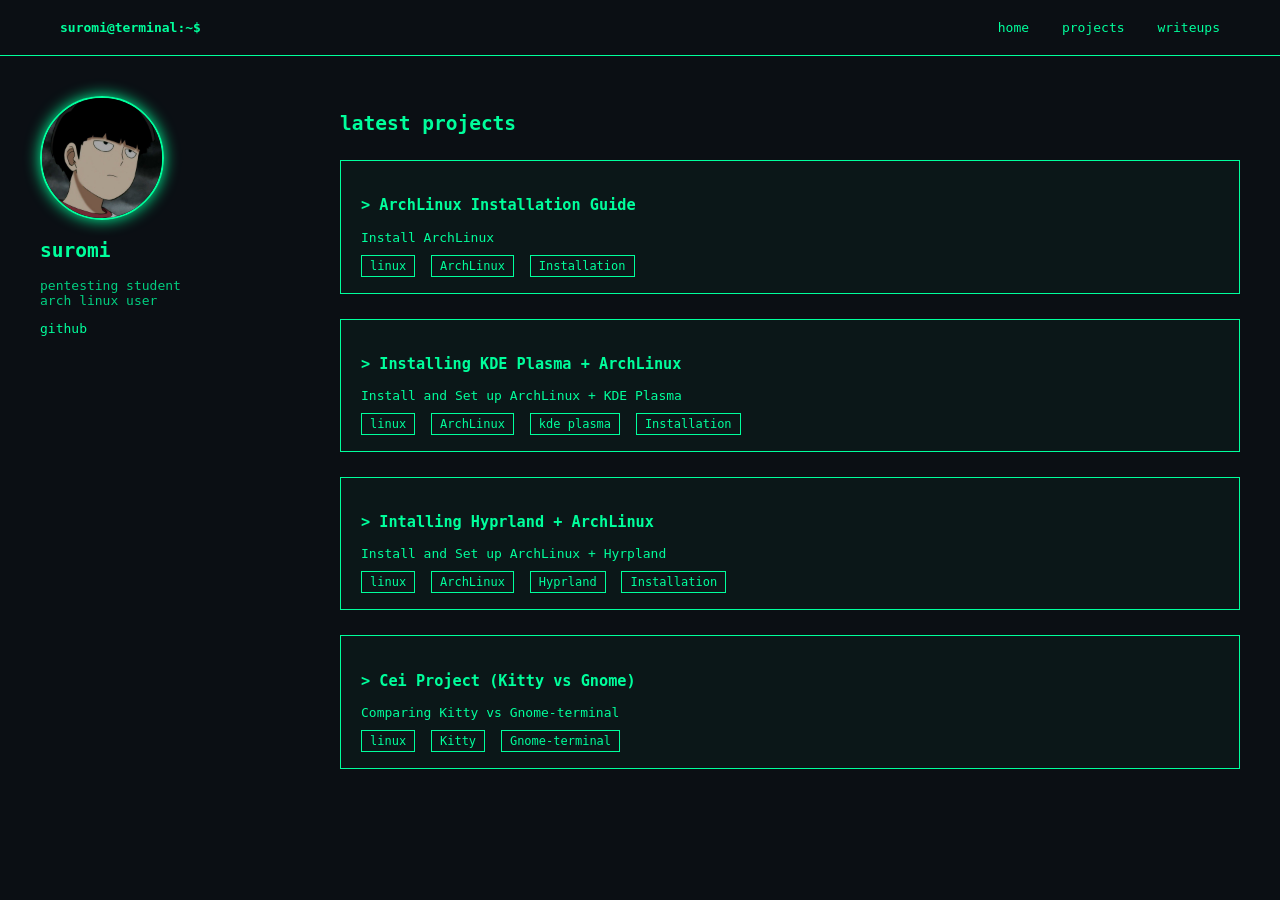
==== index.html @ 8aa35ae4 "New format v2" ====
<!DOCTYPE html>
<html>

<head>

<meta charset="UTF-8">
<title>suromi</title>
<link rel="stylesheet" href="files/style.css">
<link rel="icon" href="images/Designer_3.png" type="image/png">

</head>

<body>

<nav class="navbar">

<div class="logo">suromi@terminal:~$</div>

<div class="menu">

<a href="#">home</a>
<a href="#">projects</a>
<a href="#">writeups</a>

</div>

</nav>


<div class="container">


<aside class="sidebar">

<img src="images/profile.jpeg" class="profile">

<h2>suromi</h2>

<p class="bio">
pentesting student<br>
arch linux user<br>
</p>

<div class="social">

<a href="https://github.com/suromi-kiu">github</a>

</div>

</aside>



<main class="content">

<h2>latest projects</h2>

<a class="post" href="projects/ArchLinux_Installation/index.html">
<h3>> ArchLinux Installation Guide</h3>
<p>
Install ArchLinux
</p>
<div class="tags">
<span>linux</span>
<span>ArchLinux</span>
<span>Installation</span>
</div>
</a>

<a class="post" href="projects/kde_plasma_on_archlinux/index.html">
<h3>> Installing KDE Plasma + ArchLinux</h3>
<p>
Install and Set up ArchLinux + KDE Plasma
</p>
<div class="tags">
<span>linux</span>
<span>ArchLinux</span>
<span>kde plasma</span>
<span>Installation</span>
</div>
</a>

<a class="post" href="projects/ArchLinux_and_hyprland/index.html">
<h3>> Intalling Hyprland + ArchLinux</h3>
<p>
Install and Set up ArchLinux + Hyrpland
</p>
<div class="tags">
<span>linux</span>
<span>ArchLinux</span>
<span>Hyprland</span>
<span>Installation</span>
</div>
</a>

<a class="post" href="projects/kitty_vs_gnome/index.html">
<h3>> Cei Project (Kitty vs Gnome)</h3>
<p>
Comparing Kitty vs Gnome-terminal
</p>
<div class="tags">
<span>linux</span>
<span>Kitty</span>
<span>Gnome-terminal</span>
</div>
</a>



</main>

</div>

</body>

</html>
---- files/style.css ----
body{

background:#0b0f14;
color:#00ff9c;

font-family:monospace;

margin:0;

}

/* NAVBAR */

.navbar{

display:flex;

justify-content:space-between;

padding:20px 60px;

border-bottom:1px solid #00ff9c;

background:#0b0f14;

}

.logo{

font-weight:bold;

}

.menu a{

margin-left:25px;

text-decoration:none;

color:#00ff9c;

}

.menu a:hover{

text-shadow:0 0 10px #00ff9c;

}

/* LAYOUT */

.container{

display:flex;

max-width:1400px;

margin:auto;

padding:40px;

}

/* SIDEBAR */

.sidebar{

width:260px;

margin-right:40px;

}

.profile{

width:120px;

height:120px;

border-radius:50%;

border:2px solid #00ff9c;

box-shadow:0 0 15px #00ff9c;

}

.bio{

margin-top:10px;

opacity:0.8;

}

.social a{

display:block;

margin-top:10px;

color:#00ff9c;

text-decoration:none;

}


/* CONTENT */

.content{

flex:1;

}

.post{

display:block;

border:1px solid #00ff9c;

padding:20px;

margin-top:25px;

background:rgba(0,255,156,0.03);

color:#00ff9c;

text-decoration:none;

transition:0.25s;

cursor:pointer;

}

.post:hover{

box-shadow:
0 0 10px #00ff9c,
0 0 25px #00ff9c;

transform:translateY(-4px);

background:rgba(0,255,156,0.08);

}
.tags span{

border:1px solid #00ff9c;

padding:3px 8px;

margin-right:8px;

font-size:12px;

}


/* CONTENT */

.project-page{
max-width:900px;
margin:auto;
padding:40px;
line-height:1.6;
}

.preview{
width:100%;
margin-top:20px;
border:1px solid #00ff9c;
border-radius:8px;
overflow:hidden;
box-shadow:0 10px 30px rgba(0,0,0,0.6);
}

.github-btn{
display:inline-block;
margin-top:20px;
padding:10px 18px;
border:1px solid #00ff9c;
color:#00ff9c;
text-decoration:none;
border-radius:6px;
transition:all 0.25s ease;
}

.github-btn:hover{

background:#00ff9c;
color:black;
box-shadow: 0 0 10px #00ff9c;

}


/* -----------------copy button and code blocks----------------- */

.terminal-code{

background:#0b0f14;

border:1px solid #00ff9c;

border-radius:8px;

margin-top:25px;

overflow:hidden;

}

.terminal-header{

display:flex;

justify-content:space-between;

align-items:center;

background:#111821;

padding:8px 14px;

font-size:13px;

border-bottom:1px solid #00ff9c;

}

.copy-btn{

background:transparent;

border:1px solid #00ff9c;

color:#00ff9c;

padding:3px 8px;

cursor:pointer;

font-family:monospace;

}

.copy-btn:hover{

background:#00ff9c;

color:black;

}

.terminal-code pre{

margin:0;

padding:18px;

color:#00ff9c;

font-family:monospace;

overflow-x:auto;

}

/* -------------PDF Viewer Style----------------*/

.linux-window{
    width:100%;
    max-width:1000px;
    margin:40px auto;
    border-radius:10px;
    overflow:hidden;
    box-shadow:0 15px 40px rgba(0,0,0,0.7);
    background:#0d1117;
}

/* header bar */

.window-header{
    display:flex;
    align-items:center;
    padding:10px 14px;
    background:#161b22;
    border-bottom:1px solid #30363d;
    font-family:monospace;
}

/* buttons */

.window-buttons{
    display:flex;
    gap:8px;
    margin-right:15px;
}

.btn{
    width:12px;
    height:12px;
    border-radius:50%;
}

.red{
    background:#ff5f56;
}

.yellow{
    background:#ffbd2e;
}

.green{
    background:#27c93f;
}

/* title */

.window-title{
    color:#8b949e;
    font-size:14px;
}

/* iframe */

.linux-window iframe{
    width:100%;
    height:700px;
    border:none;
    background:white;
}

.linux-window{
    transition:transform 0.2s ease;
}

.linux-window:hover{
    transform:translateY(-4px);
}

/*-----------------Image Style-------------------*/

/* container */

.preview-block{
    margin-top:30px;
}

/* linux window */

.image-window{
    border-radius:10px;
    overflow:hidden;
    box-shadow:0 15px 40px rgba(0,0,0,0.6);
}

/* top bar */

.window-bar{
    display:flex;
    align-items:center;
    background:#1f2933;
    padding:10px 14px;
    font-family:monospace;
}

/* buttons */

.window-buttons{
    display:flex;
    gap:8px;
    margin-right:14px;
}

.window-buttons span{
    width:12px;
    height:12px;
    border-radius:50%;
    display:inline-block;
}

.red{ background:#ff5f56; }
.yellow{ background:#ffbd2e; }
.green{ background:#27c93f; }

/* title */

.window-title{
    color:#c9d1d9;
    font-size:14px;
}

/* image preview */

.preview-img{
    width:100%;
    display:block;
    border-top:1px solid #00ff9c;
    cursor:pointer;
    transition:transform 0.25s ease, box-shadow 0.25s ease;
}

.preview-img:hover{
    transform:scale(1.02);
    box-shadow:0 10px 30px rgba(0,255,156,0.2);
}

/* fullscreen viewer */

#image-viewer{
    position:fixed;
    top:0;
    left:0;
    width:100%;
    height:100%;
    background:rgba(0,0,0,0.9);
    display:none;
    justify-content:center;
    align-items:center;
    z-index:999;
}

#fullscreen-img{
    max-width:90%;
    max-height:90%;
    border:2px solid #00ff9c;
    border-radius:10px;
}

/* Table Style */

.hacker-table{
    margin: 40px auto;
    border-collapse: collapse;
    width: 70%;
    box-shadow: 0 0 15px #00ff00;
}

.hacker-table th,
.hacker-table td{
    border: 1px solid #00ff00;
    padding: 12px;
}

.hacker-table th{
    background: #001100;
    text-shadow: 0 0 5px #00ff00;
}

.hacker-table tr:nth-child(even){
    background: #000d00;
}

.hacker-table tr:hover{
    background: #003300;
    box-shadow: 0 0 10px #00ff00 inset;
}
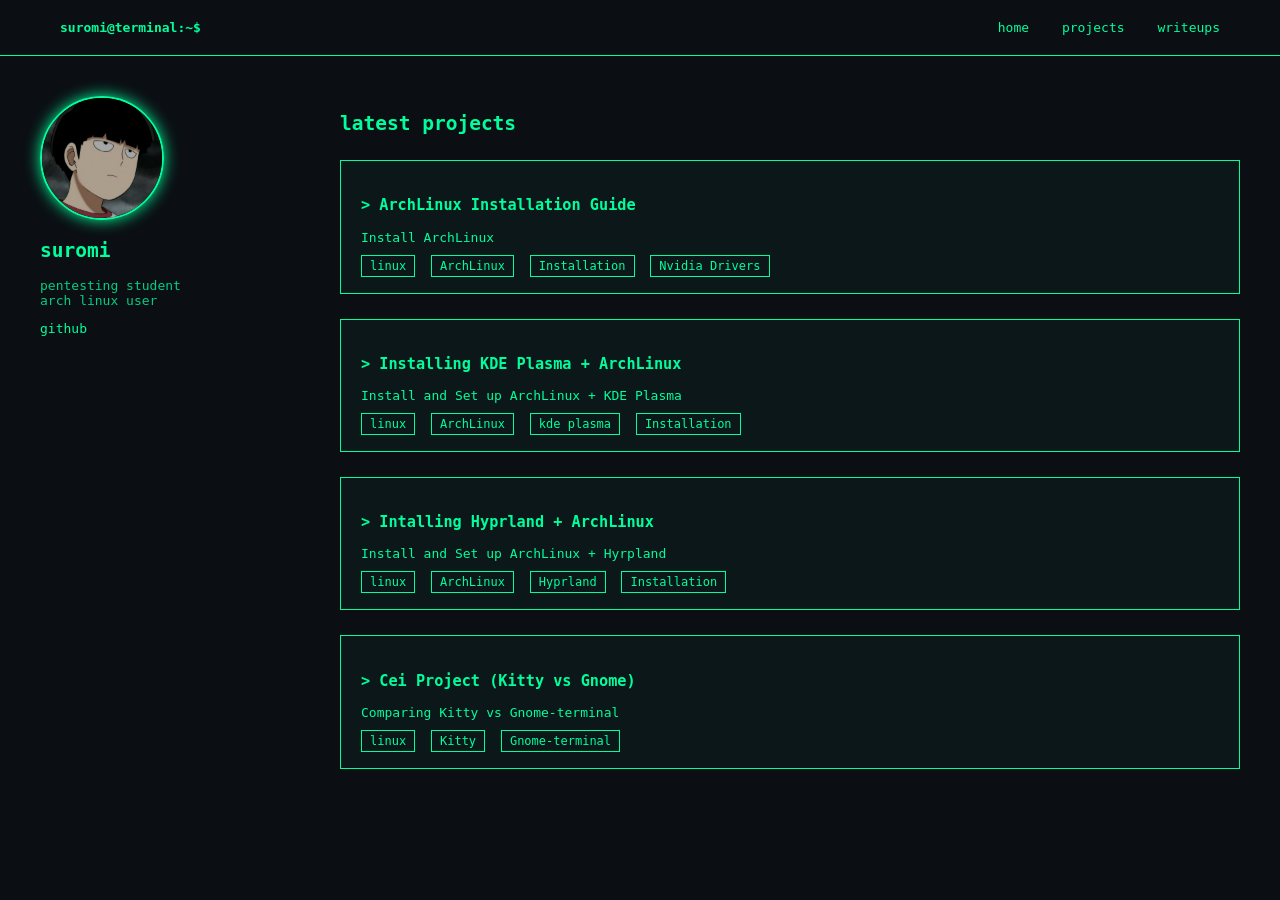
==== commit 64640978: "ArchLinux Installation Finished V1" ====
--- a/index.html
+++ b/index.html
@@ -64,6 +64,7 @@
 <span>linux</span>
 <span>ArchLinux</span>
 <span>Installation</span>
+<span>Nvidia Drivers</span>
 </div>
 </a>
 
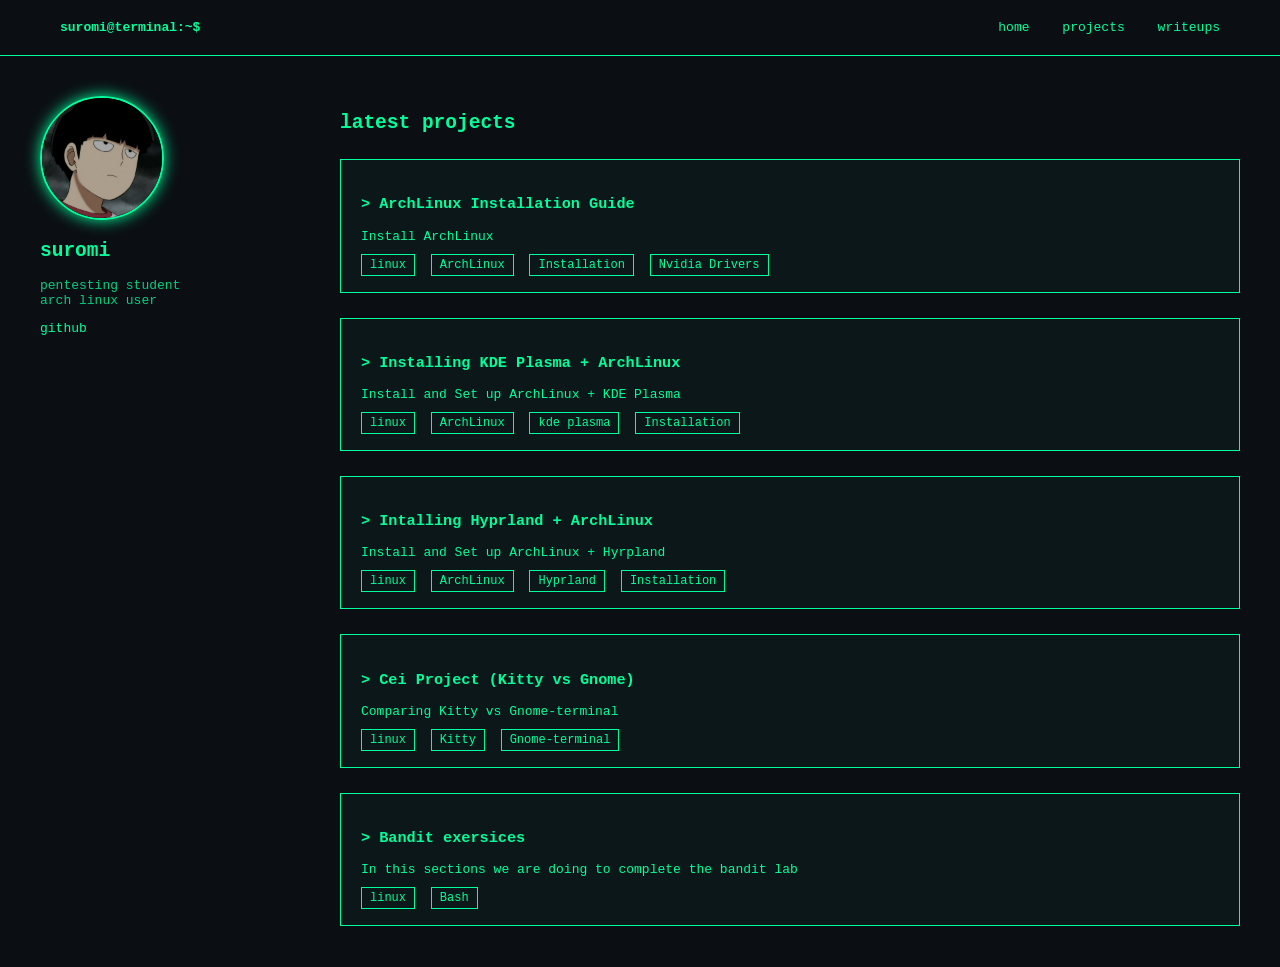
==== commit f1689a0f: "bandit_games V1" ====
--- a/index.html
+++ b/index.html
@@ -106,7 +106,16 @@
 </div>
 </a>
 
-
+<a class="post" href="projects/bandit_lab/index.html">
+<h3>> Bandit exersices</h3>
+<p>
+In this sections we are doing to complete the bandit lab
+</p>
+<div class="tags">
+<span>linux</span>
+<span>Bash</span>
+</div>
+</a>
 
 </main>
 
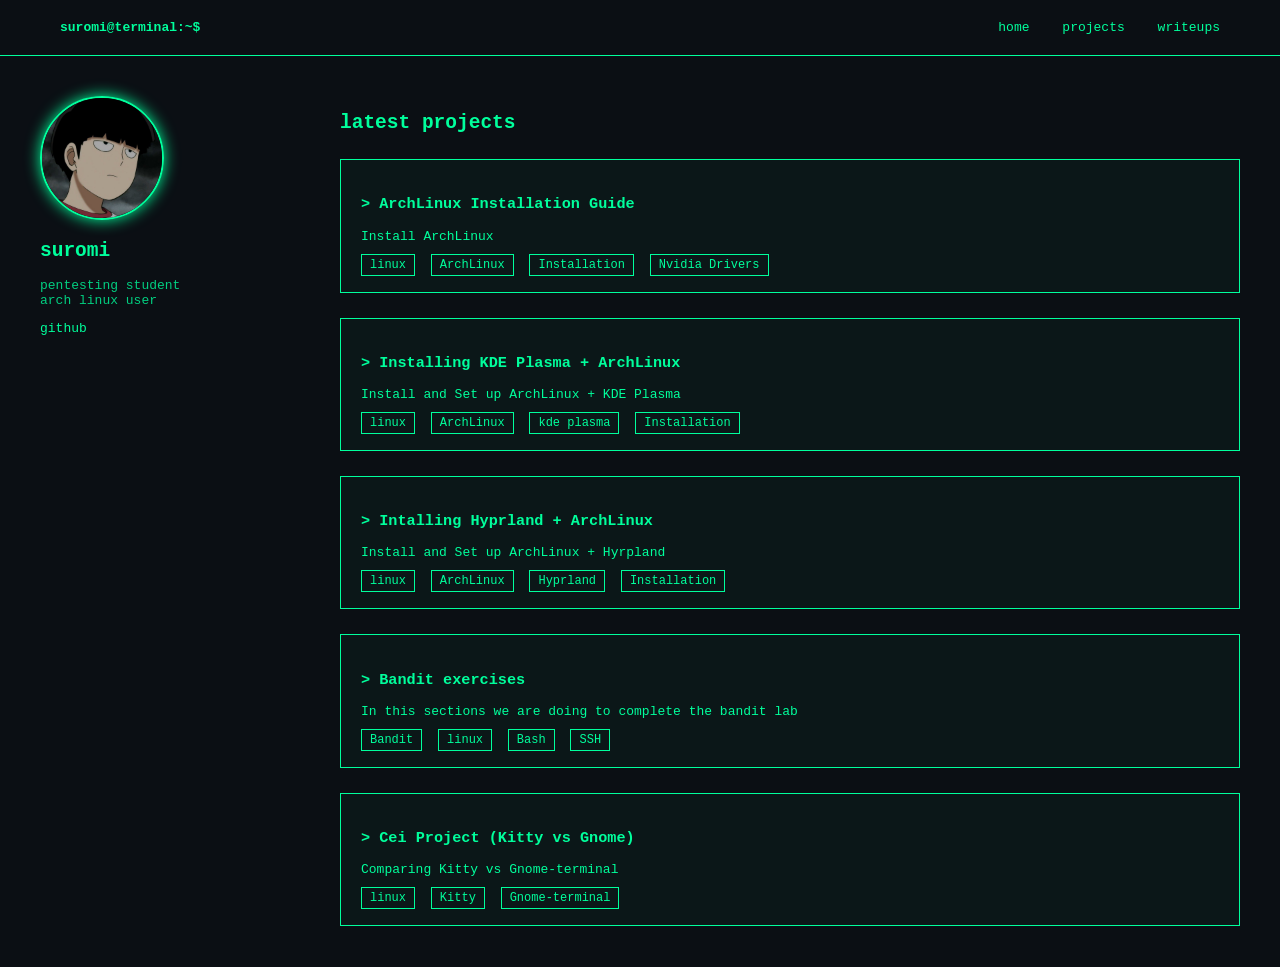
==== commit b323789a: "bandit_games V2" ====
--- a/index.html
+++ b/index.html
@@ -94,6 +94,19 @@
 </div>
 </a>
 
+<a class="post" href="projects/bandit_lab/index.html">
+<h3>> Bandit exercises</h3>
+<p>
+In this sections we are doing to complete the bandit lab
+</p>
+<div class="tags">
+<span>Bandit</span>
+<span>linux</span>
+<span>Bash</span>
+<span>SSH</span>
+</div>
+</a>
+
 <a class="post" href="projects/kitty_vs_gnome/index.html">
 <h3>> Cei Project (Kitty vs Gnome)</h3>
 <p>
@@ -106,21 +119,8 @@
 </div>
 </a>
 
-<a class="post" href="projects/bandit_lab/index.html">
-<h3>> Bandit exersices</h3>
-<p>
-In this sections we are doing to complete the bandit lab
-</p>
-<div class="tags">
-<span>linux</span>
-<span>Bash</span>
-</div>
-</a>
 
 </main>
-
 </div>
-
 </body>
-
 </html>
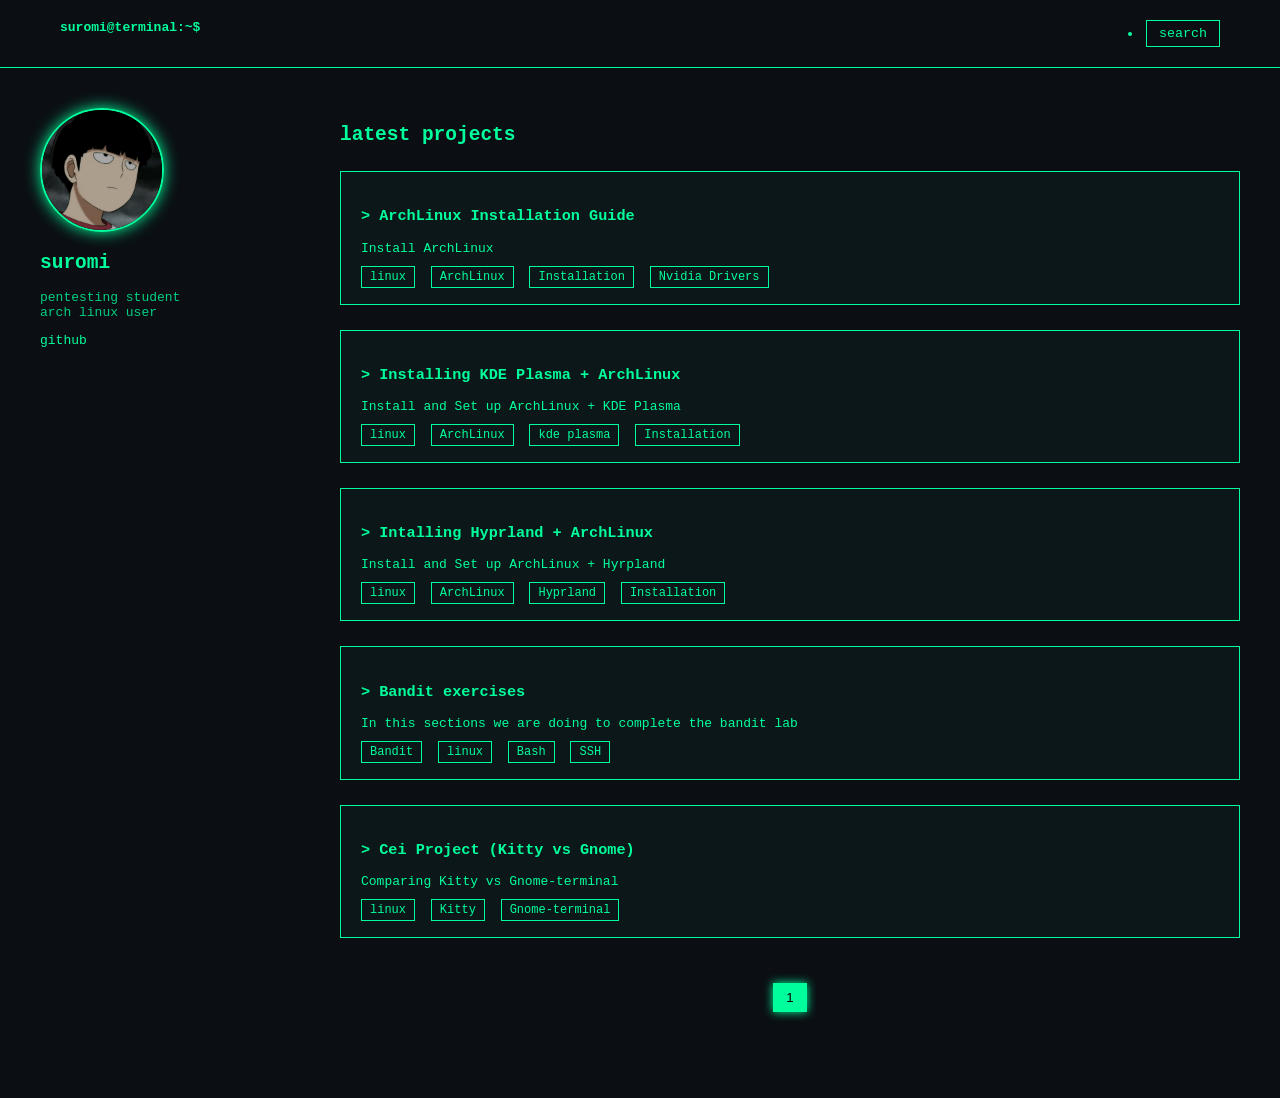
==== commit f5d06354: "adding navbar changes, scroll changes, adding script.js, changing index.html" ====
--- a/index.html
+++ b/index.html
@@ -1,65 +1,55 @@
 <!DOCTYPE html>
 <html>
-
 <head>
-
 <meta charset="UTF-8">
 <title>suromi</title>
 <link rel="stylesheet" href="files/style.css">
 <link rel="icon" href="images/Designer_3.png" type="image/png">
-
 </head>
 
 <body>
 
+<!-- NAVBAR -->
 <nav class="navbar">
-
-<div class="logo">suromi@terminal:~$</div>
-
-<div class="menu">
-
-<a href="#">home</a>
-<a href="#">projects</a>
-<a href="#">writeups</a>
-
-</div>
-
+  <div class="logo">suromi@terminal:~$</div>
+  <div class="menu">
+    <li><button id="searchBtn">search</button></li>
+  </div>
 </nav>
 
+<!-- SEARCH PANEL -->
+<div id="searchPanel" class="search-panel hidden">
+  <input type="text" id="searchInput" placeholder="search projects...">
+  <div id="tagFilters" class="tag-filters"></div>
+</div>
 
 <div class="container">
 
+<!-- SIDEBAR -->
+<aside class="sidebar">
+  <img src="images/profile.jpeg" class="profile">
+  <h2>suromi</h2>
 
-<aside class="sidebar">
+  <p class="bio">
+    pentesting student<br>
+    arch linux user<br>
+  </p>
 
-<img src="images/profile.jpeg" class="profile">
-
-<h2>suromi</h2>
-
-<p class="bio">
-pentesting student<br>
-arch linux user<br>
-</p>
-
-<div class="social">
-
-<a href="https://github.com/suromi-kiu">github</a>
-
-</div>
-
+  <div class="social">
+    <a href="https://github.com/suromi-kiu">github</a>
+  </div>
 </aside>
 
+<!-- MAIN -->
+<main class="content">
+<h2>latest projects</h2>
 
-
-<main class="content">
-
-<h2>latest projects</h2>
+<!-- WRAPPER FOR PAGINATION -->
+<div id="postsContainer">
 
 <a class="post" href="projects/ArchLinux_Installation/index.html">
 <h3>> ArchLinux Installation Guide</h3>
-<p>
-Install ArchLinux
-</p>
+<p>Install ArchLinux</p>
 <div class="tags">
 <span>linux</span>
 <span>ArchLinux</span>
@@ -70,9 +60,7 @@
 
 <a class="post" href="projects/kde_plasma_on_archlinux/index.html">
 <h3>> Installing KDE Plasma + ArchLinux</h3>
-<p>
-Install and Set up ArchLinux + KDE Plasma
-</p>
+<p>Install and Set up ArchLinux + KDE Plasma</p>
 <div class="tags">
 <span>linux</span>
 <span>ArchLinux</span>
@@ -83,9 +71,7 @@
 
 <a class="post" href="projects/ArchLinux_and_hyprland/index.html">
 <h3>> Intalling Hyprland + ArchLinux</h3>
-<p>
-Install and Set up ArchLinux + Hyrpland
-</p>
+<p>Install and Set up ArchLinux + Hyrpland</p>
 <div class="tags">
 <span>linux</span>
 <span>ArchLinux</span>
@@ -96,9 +82,7 @@
 
 <a class="post" href="projects/bandit_lab/index.html">
 <h3>> Bandit exercises</h3>
-<p>
-In this sections we are doing to complete the bandit lab
-</p>
+<p>In this sections we are doing to complete the bandit lab</p>
 <div class="tags">
 <span>Bandit</span>
 <span>linux</span>
@@ -109,9 +93,7 @@
 
 <a class="post" href="projects/kitty_vs_gnome/index.html">
 <h3>> Cei Project (Kitty vs Gnome)</h3>
-<p>
-Comparing Kitty vs Gnome-terminal
-</p>
+<p>Comparing Kitty vs Gnome-terminal</p>
 <div class="tags">
 <span>linux</span>
 <span>Kitty</span>
@@ -119,8 +101,16 @@
 </div>
 </a>
 
+</div>
+
+<!-- PAGINATION -->
+<div id="pagination"></div>
 
 </main>
 </div>
+
+<!-- JS -->
+<script src="files/script.js"></script>
+
 </body>
 </html>
--- a/files/style.css
+++ b/files/style.css
@@ -460,3 +460,238 @@
     background: #003300;
     box-shadow: 0 0 10px #00ff00 inset;
 }
+
+
+/* -------------------- Projects index Sections -------------------- */
+.toc {
+  border: 1px solid #00ffcc;
+  padding: 15px;
+  margin: 30px 0;
+  background-color: rgba(0, 20, 20, 0.5);
+  box-shadow: 0 0 10px #00ffcc33;
+}
+
+.toc p {
+  margin-bottom: 10px;
+  color: #00ffcc;
+}
+
+/* estructura tipo árbol */
+.toc ul {
+  list-style: none;
+  padding-left: 15px;
+  border-left: 1px solid #00ffcc55;
+}
+
+/* separación + posicion para el ">" */
+.toc li {
+  margin: 8px 0;
+  position: relative;
+  padding-left: 10px;
+}
+
+/* símbolo tipo terminal */
+.toc li::before {
+  content: ">";
+  position: absolute;
+  left: -10px;
+  color: #00ffaa;
+}
+
+/* links */
+.toc a {
+  color: #00ffcc;
+  text-decoration: none;
+  transition: all 0.2s ease;
+}
+
+/* hover con glow + glitch leve */
+.toc a:hover {
+  text-shadow: 0 0 5px #00ffcc;
+  animation: glitch 0.3s infinite;
+}
+
+/* sección activa */
+.toc a.active {
+  background-color: #00ffcc;
+  color: black;
+  padding: 2px 6px;
+}
+
+/* soft glitch */
+@keyframes glitch {
+  0% {
+    text-shadow: 0 0 5px #00ffcc;
+  }
+  25% {
+    text-shadow: 1px 0 #00ffcc, -1px 0 #00ffaa;
+  }
+  50% {
+    text-shadow: -1px 0 #00ffcc, 1px 0 #00ffaa;
+  }
+  75% {
+    text-shadow: 1px 0 #00ffaa, -1px 0 #00ffcc;
+  }
+  100% {
+    text-shadow: 0 0 5px #00ffcc;
+  }
+}
+
+/* ========================= */
+/* SEARCH SYSTEM */
+/* ========================= */
+
+#searchBtn {
+  background: transparent;
+  border: 1px solid #00ff9c;
+  color: #00ff9c;
+  padding: 5px 12px;
+  cursor: pointer;
+  font-family: monospace;
+  transition: 0.2s;
+}
+
+#searchBtn:hover {
+  box-shadow: 0 0 10px #00ff9c;
+  text-shadow: 0 0 5px #00ff9c;
+}
+
+/* panel */
+.search-panel {
+  border-bottom: 1px solid #00ff9c;
+  padding: 15px 60px;
+  background: rgba(0, 15, 15, 0.9);
+  animation: fadeIn 0.25s ease;
+}
+
+/* hide */
+.hidden {
+  display: none;
+}
+
+/* input */
+#searchInput {
+  width: 100%;
+  padding: 10px;
+  background: #0b0f14;
+  border: 1px solid #00ff9c;
+  color: #00ff9c;
+  margin-bottom: 10px;
+  font-family: monospace;
+}
+
+#searchInput:focus {
+  outline: none;
+  box-shadow: 0 0 10px #00ff9c;
+}
+
+/* ========================= */
+/* TAG FILTERS */
+/* ========================= */
+
+.tag-filters {
+  display: flex;
+  flex-wrap: wrap;
+}
+
+.tag-filters span {
+  border: 1px solid #00ff9c;
+  padding: 4px 10px;
+  margin: 5px;
+  font-size: 12px;
+  cursor: pointer;
+  transition: 0.2s;
+}
+
+.tag-filters span:hover {
+  background: #00ff9c;
+  color: black;
+  box-shadow: 0 0 10px #00ff9c;
+}
+
+.tag-filters span.active {
+  background: #00ff9c;
+  color: black;
+  box-shadow: 0 0 15px #00ff9c;
+}
+
+/* ========================= */
+/* PAGINATION */
+/* ========================= */
+
+#pagination {
+  text-align: center;
+  margin: 40px 0;
+}
+
+#pagination button {
+  margin: 5px;
+  padding: 6px 12px;
+  background: transparent;
+  border: 1px solid #00ff9c;
+  color: #00ff9c;
+  cursor: pointer;
+  transition: 0.2s;
+}
+
+#pagination button:hover {
+  box-shadow: 0 0 10px #00ff9c;
+}
+
+#pagination button.active {
+  background: #00ff9c;
+  color: black;
+  box-shadow: 0 0 10px #00ff9c;
+}
+
+/* ========================= */
+/* STICKY ELEMENTS */
+/* ========================= */
+
+.navbar {
+  position: sticky;
+  top: 0;
+  z-index: 1000;
+}
+
+.sidebar {
+  position: sticky;
+  top: 100px;
+}
+
+/* ========================= */
+/* SCROLLBAR */
+/* ========================= */
+
+::-webkit-scrollbar {
+  width: 10px;
+}
+
+::-webkit-scrollbar-track {
+  background: #0b0f14;
+}
+
+::-webkit-scrollbar-thumb {
+  background: #00ff9c;
+  border-radius: 6px;
+  box-shadow: 0 0 10px #00ff9c;
+}
+
+::-webkit-scrollbar-thumb:hover {
+  box-shadow: 0 0 20px #00ff9c;
+}
+
+/* ========================= */
+/* SOFT ANIMATION */
+/* ========================= */
+
+@keyframes fadeIn {
+  from {
+    opacity: 0;
+    transform: translateY(-5px);
+  }
+  to {
+    opacity: 1;
+    transform: translateY(0);
+  }
+}
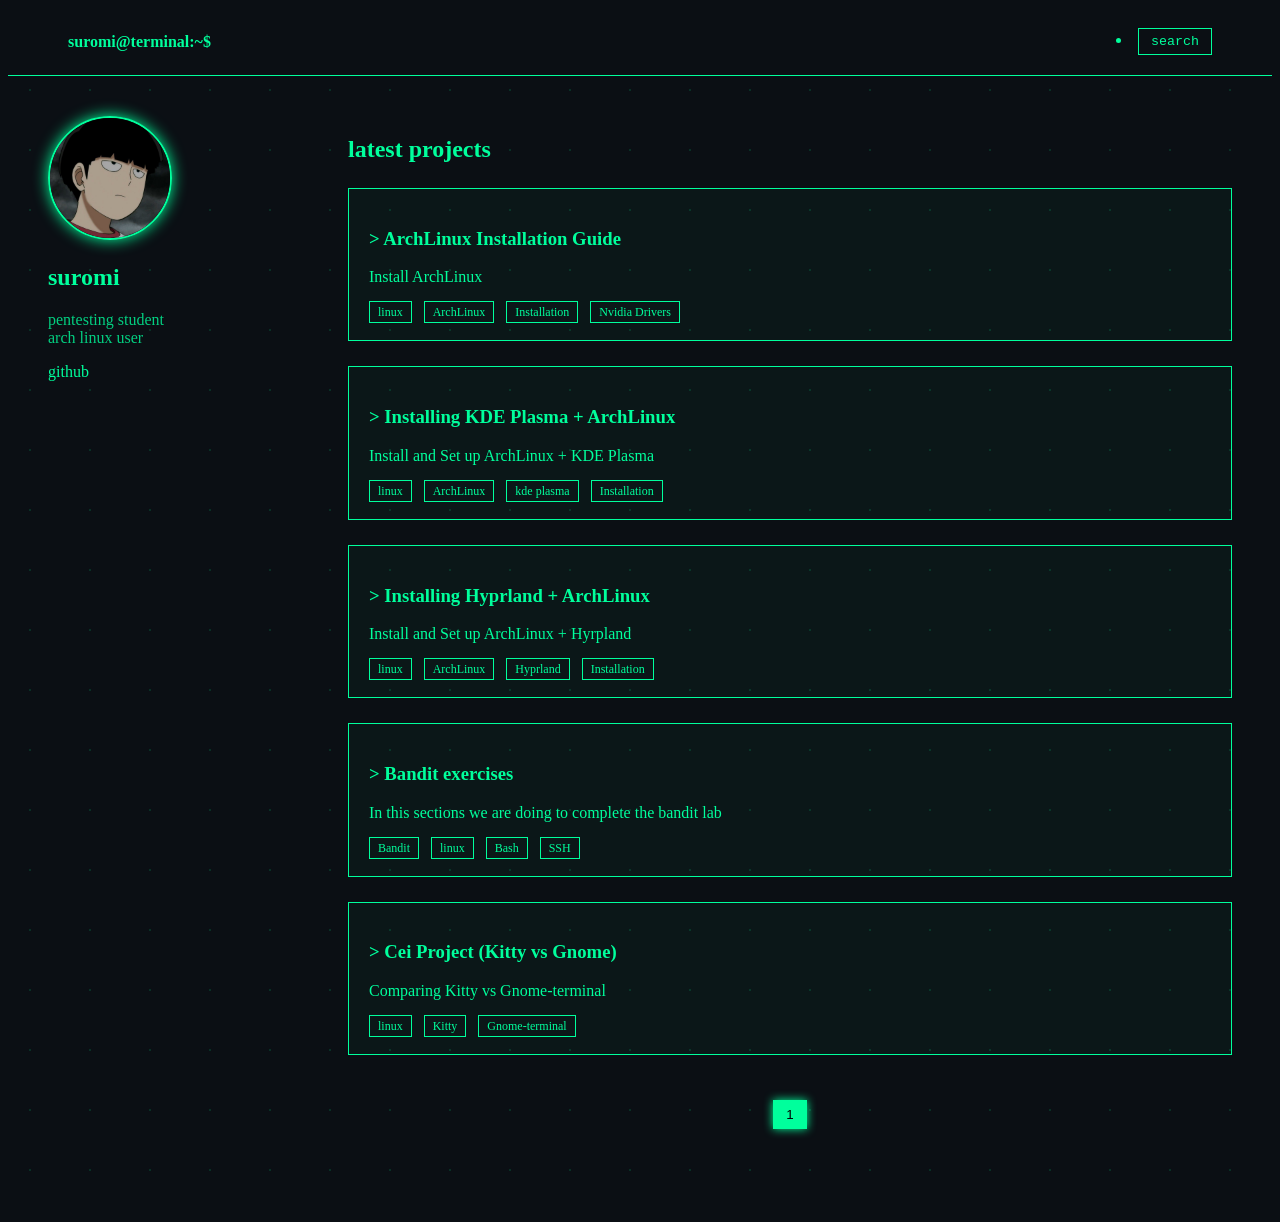
==== commit b4d061f6: "installing modified" ====
--- a/index.html
+++ b/index.html
@@ -70,7 +70,7 @@
 </a>
 
 <a class="post" href="projects/ArchLinux_and_hyprland/index.html">
-<h3>> Intalling Hyprland + ArchLinux</h3>
+<h3>> Installing Hyprland + ArchLinux</h3>
 <p>Install and Set up ArchLinux + Hyrpland</p>
 <div class="tags">
 <span>linux</span>
--- a/files/style.css
+++ b/files/style.css
@@ -1,73 +1,69 @@
-body{
-
-background:#0b0f14;
+body {
+  color: #00ff9c;
+  background-color: #0b0f14;
+  background-image:
+    radial-gradient(#00ff9c22 1px, transparent 1px);
+  background-size: 60px 60px;
+  animation: moveStars 60s linear infinite;
+}
+
+@keyframes moveStars {
+  from { background-position: 0 0; }
+  to { background-position: 1000px 1000px; }
+}
+
+p,span,li {
+  color: #00ff9c;
+}
+
+h1. h2. h3, h4{
+  color: #00ff9c;
+}
+
+a {
+  color: #00ffcc;
+  text-decoration: none;
+  transition: 0.2s;
+}
+
+a:hover {
+  color: #00ff9c;
+  text-shadow: 0 0 8px #00ff9c;
+}
+
+.logo{
+
+font-weight:bold;
+
+}
+
+.menu a{
+
+margin-left:25px;
+
+text-decoration:none;
+
 color:#00ff9c;
 
-font-family:monospace;
-
-margin:0;
-
-}
-
-/* NAVBAR */
-
-.navbar{
+}
+
+.menu a:hover{
+
+text-shadow:0 0 10px #00ff9c;
+
+}
+
+/* LAYOUT */
+
+.container{
 
 display:flex;
 
-justify-content:space-between;
-
-padding:20px 60px;
-
-border-bottom:1px solid #00ff9c;
-
-background:#0b0f14;
-
-}
-
-.logo{
-
-font-weight:bold;
-
-}
-
-.menu a{
-
-margin-left:25px;
-
-text-decoration:none;
-
-color:#00ff9c;
-
-}
-
-.menu a:hover{
-
-text-shadow:0 0 10px #00ff9c;
-
-}
-
-/* LAYOUT */
-
-.container{
-
-display:flex;
-
 max-width:1400px;
 
 margin:auto;
 
 padding:40px;
-
-}
-
-/* SIDEBAR */
-
-.sidebar{
-
-width:260px;
-
-margin-right:40px;
 
 }
 
@@ -198,76 +194,79 @@
 }
 
 
-/* -----------------copy button and code blocks----------------- */
+/* -----------------copy button and code blocks modded 9/04/2024----------------- */
 
 .terminal-code{
-
-background:#0b0f14;
-
-border:1px solid #00ff9c;
-
-border-radius:8px;
-
-margin-top:25px;
-
-overflow:hidden;
-
+  background:#0b0f14;
+  border:1px solid #00ff9c;
+  border-radius:8px;
+  margin-top:25px;
+  overflow:hidden;
+  box-shadow: 0 0 10px rgba(0,255,156,0.2);
+}
+
+/* minimalist bar */
+.terminal-code::after{
+  content:"";
+  display:block;
+  height:3px; /* thin bar */
+  background:#00ff9c;
+  opacity:0.8;
 }
 
 .terminal-header{
-
-display:flex;
-
-justify-content:space-between;
-
-align-items:center;
-
-background:#111821;
-
-padding:8px 14px;
-
-font-size:13px;
-
-border-bottom:1px solid #00ff9c;
-
+  display:flex;
+  justify-content:space-between;
+  align-items:center;
+  background:#111821;
+  padding:6px 12px;
+  font-size:12px;
+  border-bottom:1px solid rgba(0,255,156,0.4);
 }
 
 .copy-btn{
-
-background:transparent;
-
-border:1px solid #00ff9c;
-
-color:#00ff9c;
-
-padding:3px 8px;
-
-cursor:pointer;
-
-font-family:monospace;
-
+  background:transparent;
+  border:1px solid #00ff9c;
+  color:#00ff9c;
+  padding:2px 6px;
+  font-size:11px;
+  cursor:pointer;
+  font-family:monospace;
 }
 
 .copy-btn:hover{
-
-background:#00ff9c;
-
-color:black;
-
+  background:#00ff9c;
+  color:black;
 }
 
 .terminal-code pre{
-
-margin:0;
-
-padding:18px;
-
-color:#00ff9c;
-
-font-family:monospace;
-
-overflow-x:auto;
-
+  margin:0;
+  padding:18px;
+  color:#00ff9c;
+  font-family:monospace;
+  overflow-x:auto;
+}
+
+/* ========================= */
+/* SCROLLBAR TERMINAL */
+/* ========================= */
+
+.terminal-code pre::-webkit-scrollbar {
+  height: 6px; /* 👈 más pequeña */
+}
+
+.terminal-code pre::-webkit-scrollbar-track {
+  background: transparent;
+}
+
+.terminal-code pre::-webkit-scrollbar-thumb {
+  background: #00ff9c;
+  border-radius: 10px;
+  box-shadow: 0 0 8px #00ff9c;
+}
+
+.terminal-code pre::-webkit-scrollbar-thumb:hover {
+  box-shadow: 0 0 15px #00ff9c;
 }
 
 /* -------------PDF Viewer Style----------------*/
@@ -537,6 +536,7 @@
   }
 }
 
+/* -------------------- added 09/04/2026 -------------------- */
 /* ========================= */
 /* SEARCH SYSTEM */
 /* ========================= */
@@ -648,15 +648,31 @@
 /* STICKY ELEMENTS */
 /* ========================= */
 
+.navbar, .logo, .menu a {
+  color: #00ff9c;
+}
+
 .navbar {
-  position: sticky;
-  top: 0;
-  z-index: 1000;
+  display:flex;
+  justify-content:space-between;
+  align-items:center;
+
+  padding:20px 60px;
+
+  border-bottom:1px solid #00ff9c;
+  background:#0b0f14;
+
+  position:sticky;
+  top:0;
+  z-index:1000;
 }
 
 .sidebar {
-  position: sticky;
-  top: 100px;
+  width:260px;
+  margin-right:40px;
+
+  position:sticky;
+  top:100px;
 }
 
 /* ========================= */
@@ -695,3 +711,21 @@
     transform: translateY(0);
   }
 }
+
+/* ========================= */
+/* GLITCHED TAGS */
+/* ========================= */
+.tags span.highlight {
+  background: #00ff9c;
+  color: black;
+  animation: glowBlink 0.8s infinite alternate;
+}
+/* animation */
+@keyframes glowBlink {
+  0% {
+    box-shadow: 0 0 5px #00ff9c;
+  }
+  100% {
+    box-shadow: 0 0 20px #00ff9c;
+  }
+}
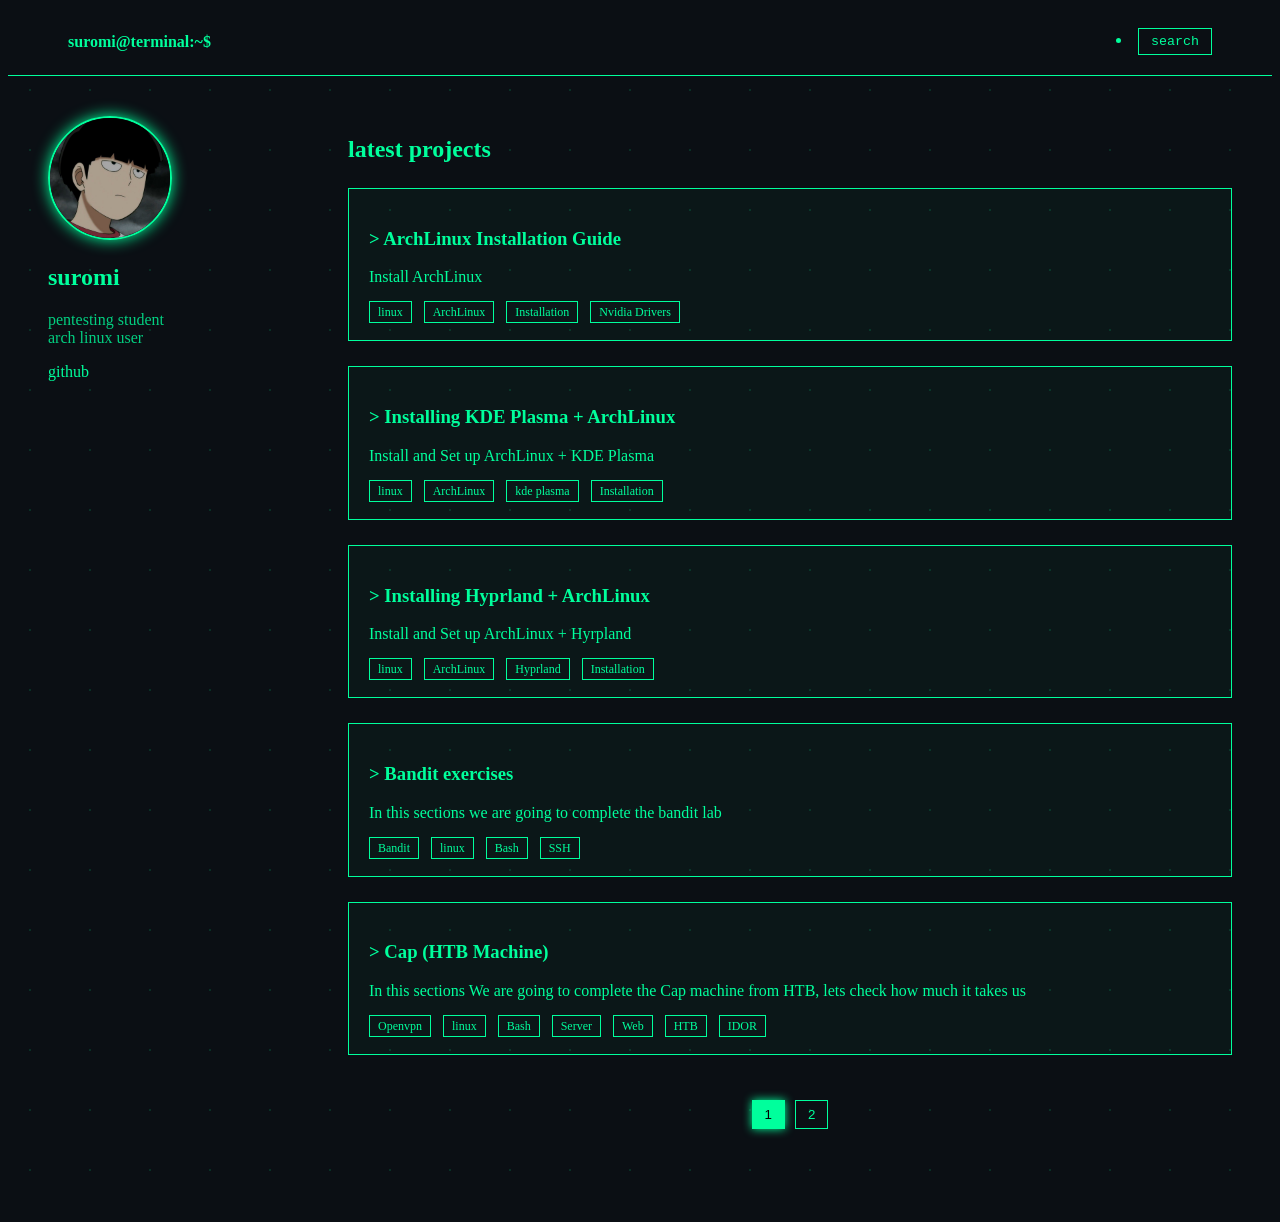
==== commit c5d35bb4: "cap machine" ====
--- a/index.html
+++ b/index.html
@@ -82,12 +82,26 @@
 
 <a class="post" href="projects/bandit_lab/index.html">
 <h3>> Bandit exercises</h3>
-<p>In this sections we are doing to complete the bandit lab</p>
+<p>In this sections we are going to complete the bandit lab</p>
 <div class="tags">
 <span>Bandit</span>
 <span>linux</span>
 <span>Bash</span>
 <span>SSH</span>
+</div>
+</a>
+
+<a class="post" href="projects/cap_htb_machine/index.html">
+<h3>> Cap (HTB Machine)</h3>
+<p>In this sections We are going to complete the Cap machine from HTB, lets check how much it takes us</p>
+<div class="tags">
+<span>Openvpn</span>
+<span>linux</span>
+<span>Bash</span>
+<span>Server</span>
+<span>Web</span>
+<span>HTB</span>
+<span>IDOR</span>
 </div>
 </a>
 
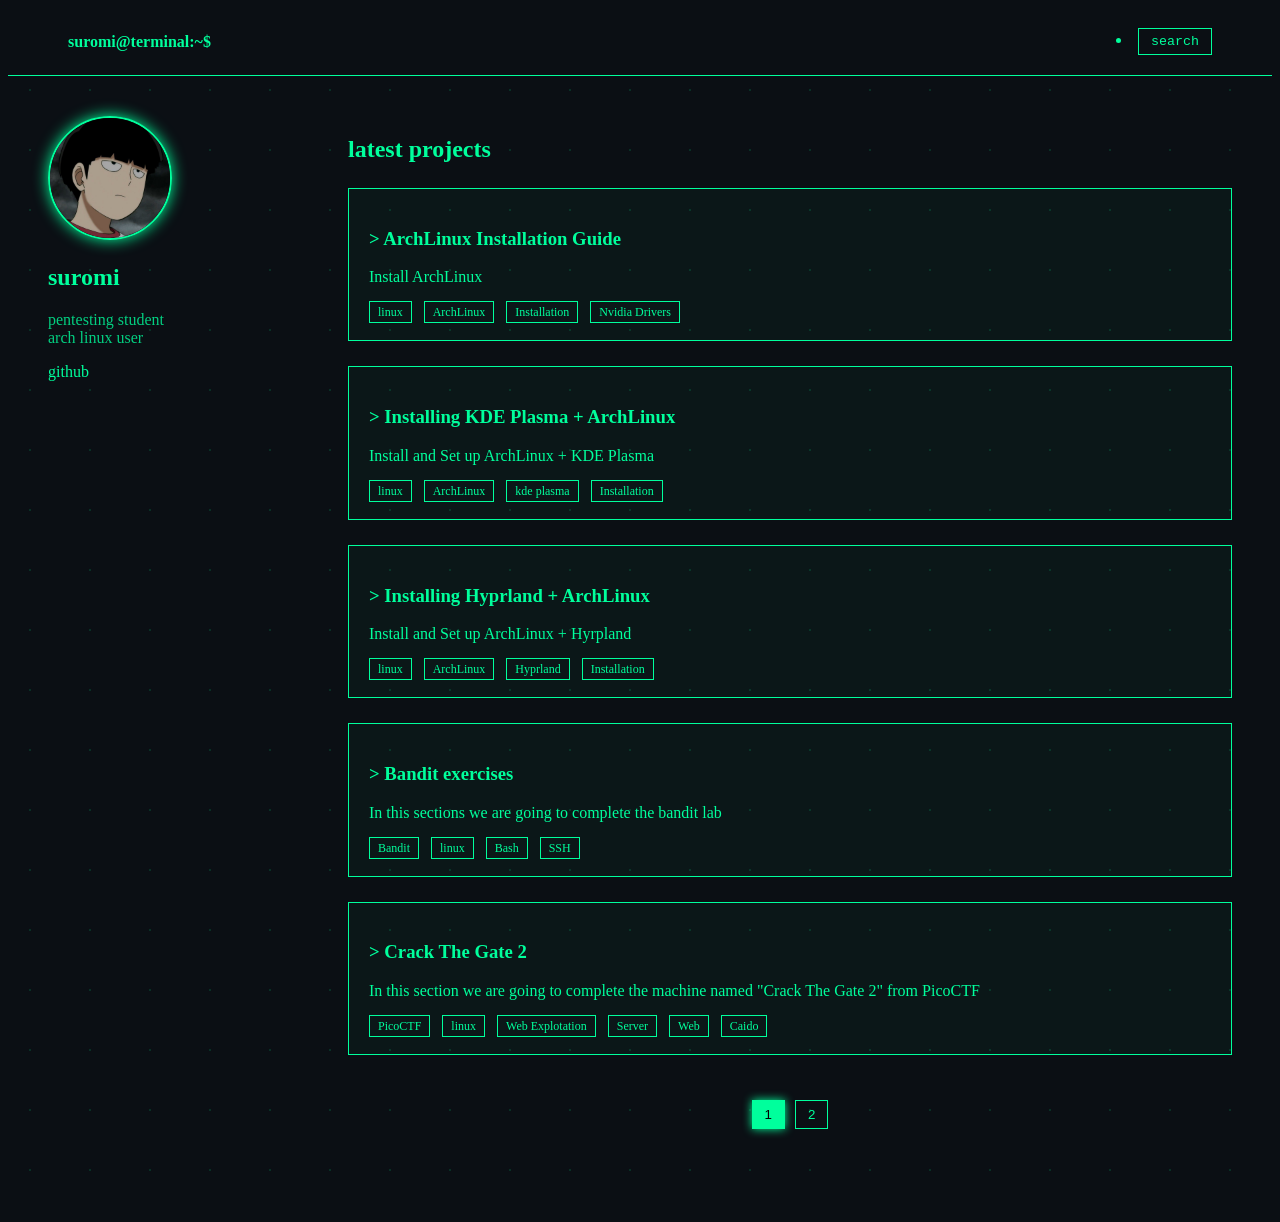
==== commit a1d88f3f: "Add Crack The gate 2 section" ====
--- a/index.html
+++ b/index.html
@@ -91,6 +91,19 @@
 </div>
 </a>
 
+<a class="post" href="projects/crack_the_gate2/index.html">
+<h3>> Crack The Gate 2</h3>
+<p> In this section we are going to complete the machine named "Crack The Gate 2" from PicoCTF</p>
+<div class="tags">
+<span>PicoCTF</span>
+<span>linux</span>
+<span>Web Explotation</span>
+<span>Server</span>
+<span>Web</span>
+<span>Caido</span>
+</div>
+</a>
+
 <a class="post" href="projects/cap_htb_machine/index.html">
 <h3>> Cap (HTB Machine)</h3>
 <p>In this sections We are going to complete the Cap machine from HTB, lets check how much it takes us</p>
